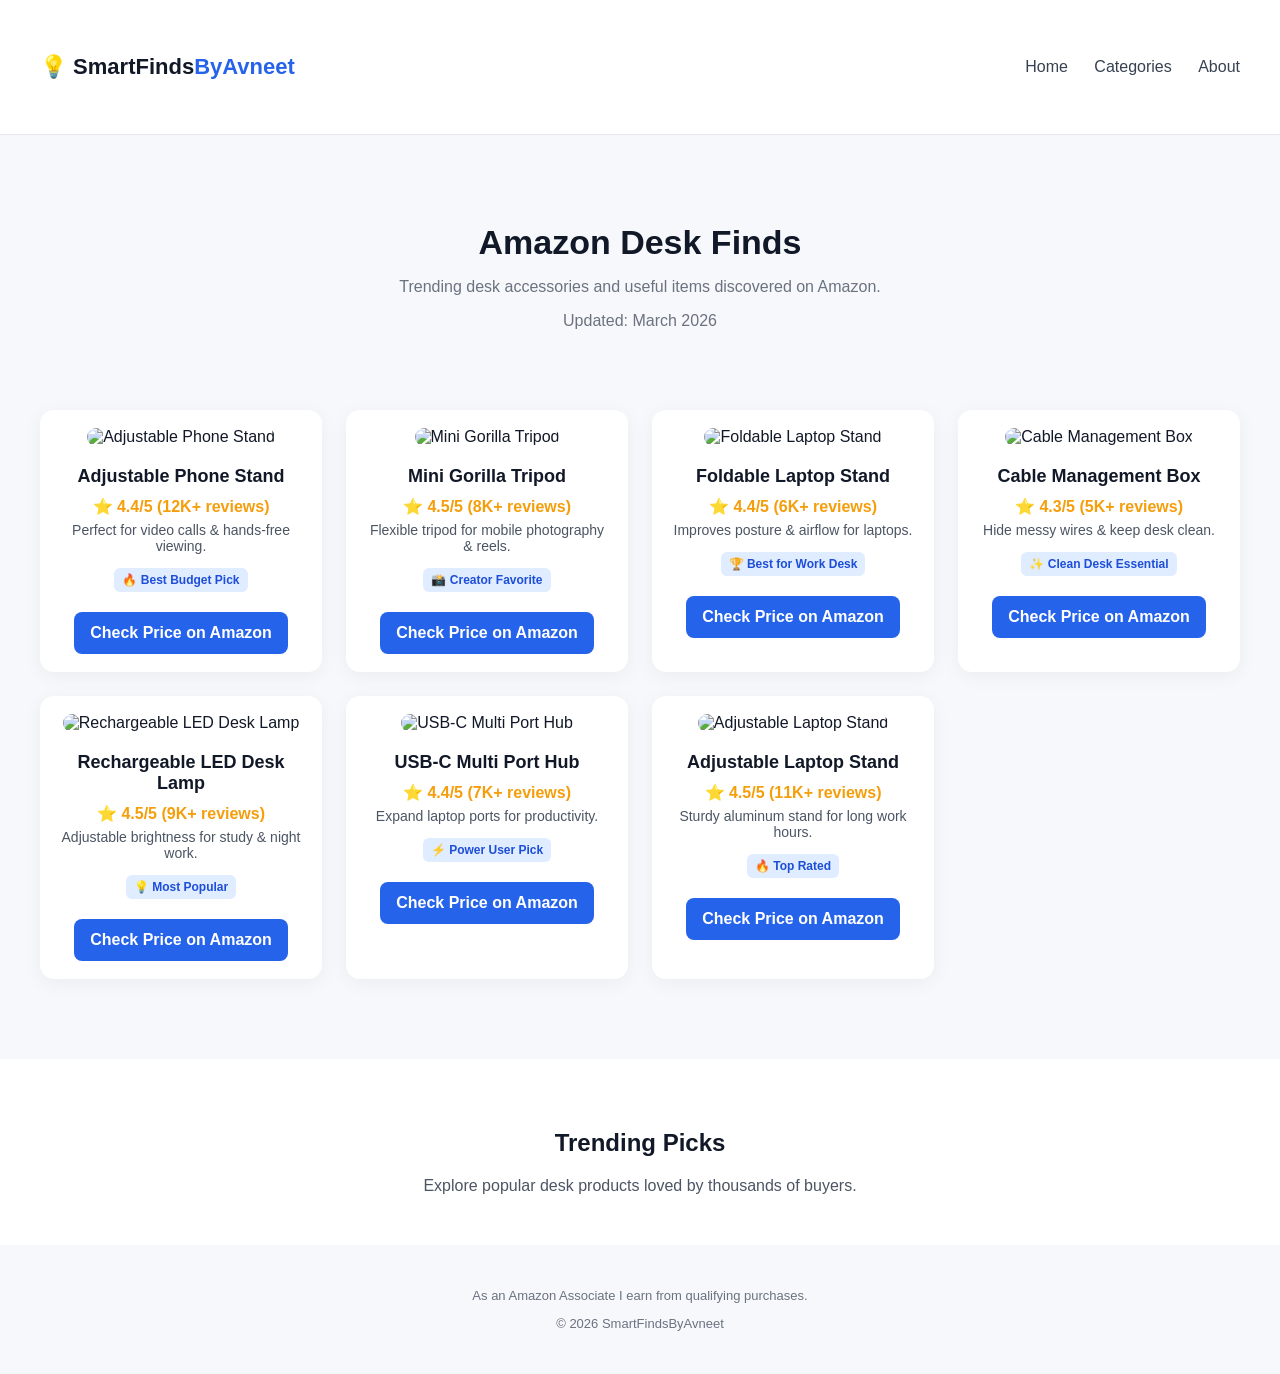
==== amazon-desk-finds.html @ 2439f847 "Add files via upload" ====
<!DOCTYPE html>
<html lang="en">
<head>
<meta charset="UTF-8">
<meta name="viewport" content="width=device-width, initial-scale=1.0">

<title>Amazon Desk Finds | SmartFindsByAvneet</title>

<link rel="stylesheet" href="style.css">
</head>

<body>

<header class="navbar">
  <div class="nav-container">
    <div class="logo">💡 SmartFinds<span>ByAvneet</span></div>
    <div class="menu-toggle" id="menu-toggle">☰</div>
    <nav id="nav-menu">
      <a href="index.html">Home</a>
      <a href="index.html#categories">Categories</a>
      <a href="index.html#about">About</a>
    </nav>
  </div>
</header>

<section class="hero">
  <h1>Amazon Desk Finds</h1>
  <p>Trending desk accessories and useful items discovered on Amazon.</p>
  <p class="updated">Updated: March 2026</p>
</section>

<section class="products" id="product-list"></section>

<section class="trust">
  <h2>Trending Picks</h2>
  <p>Explore popular desk products loved by thousands of buyers.</p>
</section>

<footer>
  <p>As an Amazon Associate I earn from qualifying purchases.</p>
  <p>© 2026 SmartFindsByAvneet</p>
</footer>

<script src="script.js"></script>
</body>
</html>
---- style.css ----
body{
font-family: 'Segoe UI', Arial, sans-serif;
background:#f6f8fb;
margin:0;
padding:0;
color:#111827;
text-align:center;
}

/* HEADER */

header{
background:#ffffff;
color:#111827;
padding:40px 20px;
border-bottom:1px solid #e5e7eb;
}

header h1{
margin-bottom:8px;
}

header p{
color:#6b7280;
}

/* PRODUCTS GRID */

.products{
display:grid;
grid-template-columns:repeat(auto-fit,minmax(240px,1fr));
gap:24px;
padding:40px;
max-width:1200px;
margin:auto;
}

/* CARD */

.card{
background:#ffffff;
padding:18px;
border-radius:14px;
box-shadow:0 4px 20px rgba(0,0,0,0.05);
transition:transform 0.2s, box-shadow 0.2s;
}

.card:hover{
transform:translateY(-6px);
box-shadow:0 8px 30px rgba(0,0,0,0.08);
}

.card img{
width:100%;
border-radius:10px;
margin-bottom:10px;
}

.card h3{
margin:10px 0;
font-size:18px;
}

/* BUTTON */

.buy-btn{
display:inline-block;
margin-top:12px;
background:#2563eb;
color:white;
padding:12px 16px;
border-radius:8px;
text-decoration:none;
font-weight:bold;
transition:background 0.2s;
}

.buy-btn:hover{
background:#1d4ed8;
}

/* TEXT ELEMENTS */

.rating{
color:#f59e0b;
font-weight:bold;
margin:6px 0;
}

.desc{
font-size:14px;
color:#4b5563;
margin:6px 0;
}

.badge{
background:#e0ecff;
color:#1d4ed8;
display:inline-block;
padding:5px 8px;
border-radius:6px;
font-size:12px;
margin:8px 0;
font-weight:bold;
}
/* BRAND HEADER */

.main-header{
background:#ffffff;
padding:16px 30px;
border-bottom:1px solid #e5e7eb;
text-align:left;
}

.logo{
font-size:22px;
font-weight:bold;
color:#2563eb;
}

/* HERO */

.hero{
padding:60px 20px 30px;
background:#f6f8fb;
}

.hero h1{
font-size:34px;
margin-bottom:10px;
}

.hero p{
color:#6b7280;
font-size:16px;
}

/* TOP PICK */

.top-pick{
max-width:900px;
margin:40px auto;
padding:0 20px;
text-align:left;
}

.top-pick h2{
margin-bottom:20px;
}

.top-card{
display:flex;
gap:20px;
background:#ffffff;
padding:20px;
border-radius:14px;
box-shadow:0 8px 30px rgba(0,0,0,0.06);
flex-wrap:wrap;
}

.top-card img{
width:100%;
max-width:280px;
height:auto;
border-radius:12px;
object-fit:contain;
}

.top-info{
flex:1;
}

.top-info h3{
margin-top:0;
}

/* TRUST SECTION */

.trust{
background:#ffffff;
padding:50px 20px;
margin-top:40px;
}

.trust p{
max-width:700px;
margin:auto;
color:#4b5563;
}

/* FOOTER */

footer{
text-align:center;
font-size:13px;
color:#6b7280;
padding:30px;
}

/* 🔷 NAVBAR */

.navbar{
background:#ffffff;
border-bottom:1px solid #e5e7eb;
position:sticky;
top:0;
z-index:1000;
}

.nav-container{
max-width:1200px;
margin:auto;
padding:14px 20px;
display:flex;
justify-content:space-between;
align-items:center;
}

/* LOGO */

.logo{
font-size:22px;
font-weight:bold;
color:#111827;
}

.logo span{
color:#2563eb;
}

/* NAV LINKS */

nav a{
margin-left:22px;
text-decoration:none;
color:#374151;
font-weight:500;
transition:color 0.2s;
}

nav a:hover{
color:#2563eb;
}

/* MENU TOGGLE BUTTON */

.menu-toggle{
display:none;
font-size:26px;
cursor:pointer;
}

/* MOBILE STYLES */

@media (max-width: 768px){

.menu-toggle{
display:block;
}

nav{
position:absolute;
top:60px;
right:0;
background:#ffffff;
width:100%;
display:none;
flex-direction:column;
border-top:1px solid #e5e7eb;
}

nav a{
margin:0;
padding:16px;
border-bottom:1px solid #f1f5f9;
display:block;
text-align:center;
}

nav.show{
display:flex;
}

}

/* POPULAR GUIDES */

.guides{
padding:60px 20px;
background:#ffffff;
}

.guide-grid{
display:grid;
grid-template-columns:repeat(auto-fit,minmax(220px,1fr));
gap:20px;
max-width:900px;
margin:auto;
}

.guide-card{
background:#f6f8fb;
padding:22px;
border-radius:14px;
text-decoration:none;
font-weight:bold;
color:#111827;
box-shadow:0 6px 25px rgba(0,0,0,0.05);
transition:transform 0.2s, box-shadow 0.2s;
}

.guide-card:hover{
transform:translateY(-5px);
box-shadow:0 10px 35px rgba(0,0,0,0.08);
color:#2563eb;
}

.updated{
color:#6b7280;
font-size:14px;
margin-bottom:10px;
}

/* ============================= */
/* 📂 CATEGORIES — PRO STYLE */
/* ============================= */

.categories{
padding:60px 20px;
background:#f6f8fb;
}

.categories h2{
margin-bottom:30px;
}

/* GRID */

.category-grid{
display:grid;
grid-template-columns:repeat(auto-fit,minmax(180px,1fr));
gap:20px;
max-width:900px;
margin:auto;
}

/* CARD */

.category-card{
background:#ffffff;
padding:18px 20px;
border-radius:14px;
text-decoration:none;
color:#111827;
font-weight:600;

display:flex;
align-items:center;
justify-content:center;
gap:10px;

box-shadow:0 6px 20px rgba(0,0,0,0.05);
border:1px solid #eef2f7;

transition:all 0.2s ease;
}

/* HOVER EFFECT */

.category-card:hover{
transform:translateY(-5px);
box-shadow:0 12px 35px rgba(0,0,0,0.08);
color:#2563eb;
}

/* ICON */

.category-card .icon{
font-size:20px;
}

/* MOBILE POLISH */

@media (max-width: 480px){

.category-card{
padding:16px;
font-size:15px;
}

}

/* ============================= */
/* 📱 MOBILE — PREMIUM CATEGORY UI */
/* ============================= */

@media (max-width: 768px){

/* Section spacing */

.categories{
padding:40px 16px;
}

/* Grid becomes 2 columns */

.category-grid{
grid-template-columns:repeat(2, 1fr);
gap:14px;
}

/* Card becomes larger tap target */

.category-card{
padding:18px 12px;
border-radius:16px;
font-size:15px;
font-weight:600;

flex-direction:column;
gap:6px;

box-shadow:0 8px 28px rgba(0,0,0,0.06);
}

/* Icon bigger for visual hierarchy */

.category-card .icon{
font-size:26px;
}

/* Remove hover jump on touch devices */

.category-card:hover{
transform:none;
}

}

/* Prevent accidental text selection while tapping */

.category-card{
-webkit-tap-highlight-color: transparent;
user-select:none;
}
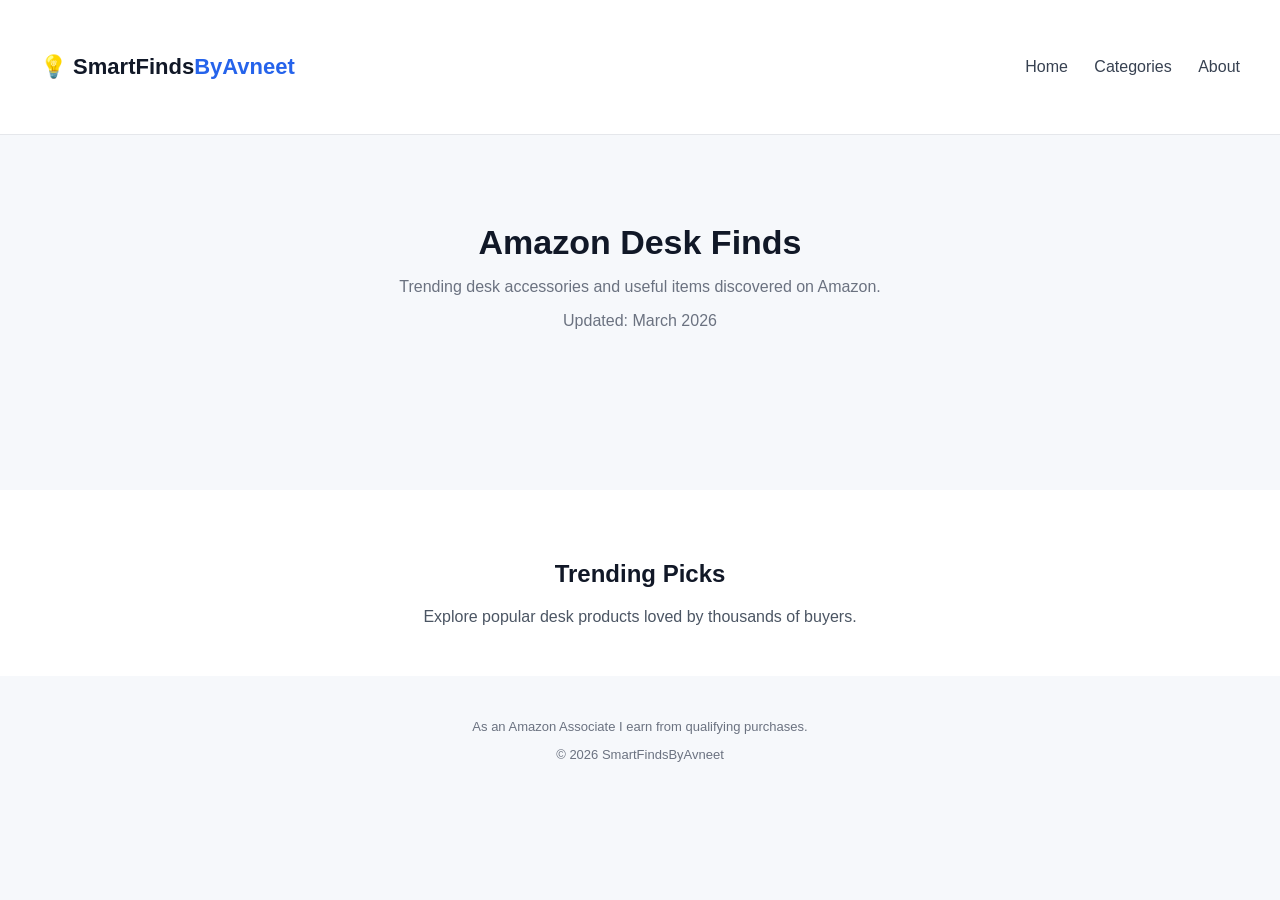
==== commit 31a9ddae: "Update amazon-desk-finds.html" ====
--- a/amazon-desk-finds.html
+++ b/amazon-desk-finds.html
@@ -41,6 +41,7 @@
   <p>© 2026 SmartFindsByAvneet</p>
 </footer>
 
-<script src="script.js"></script>
+<script src="main.js"></script>
+<script src="amazon-desk-products"></script>
 </body>
-</html>+</html>
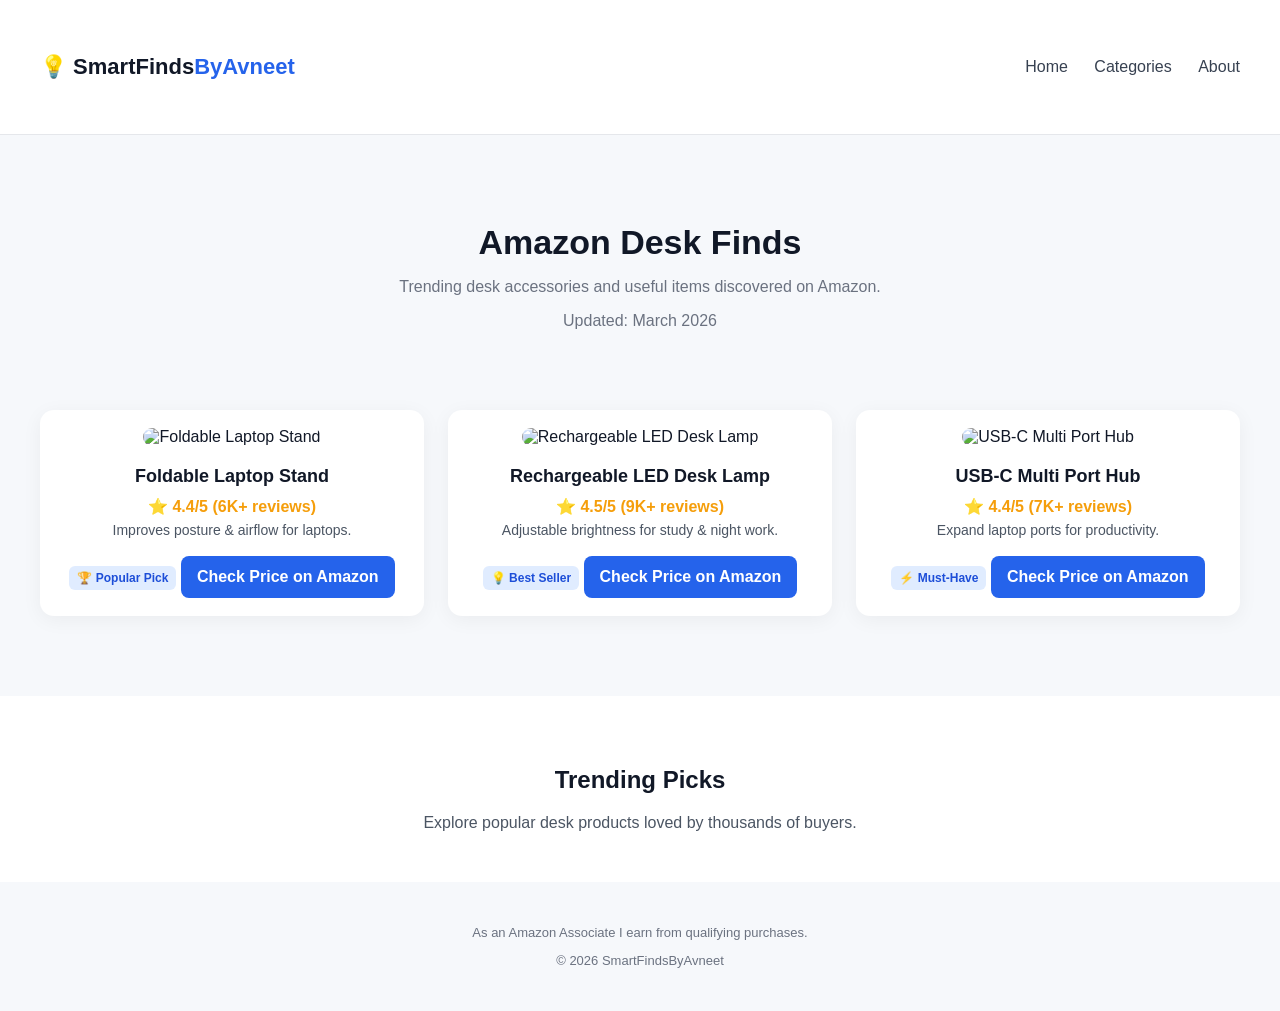
==== commit d42aadd8: "Update amazon-desk-finds.html" ====
--- a/amazon-desk-finds.html
+++ b/amazon-desk-finds.html
@@ -42,6 +42,6 @@
 </footer>
 
 <script src="main.js"></script>
-<script src="amazon-desk-products"></script>
+<script src="amazon-desk-products.js"></script>
 </body>
 </html>
--- a/style.css
+++ b/style.css
@@ -443,3 +443,164 @@
 -webkit-tap-highlight-color: transparent;
 user-select:none;
 }
+
+/* ===== CATEGORY IMAGE ===== */
+
+/* ===== PERFECT CATEGORY CARD LAYOUT ===== */
+
+.category-card{
+position:relative;
+display:block;
+border-radius:18px;
+overflow:hidden;
+text-decoration:none;
+color:white;
+box-shadow:0 12px 40px rgba(0,0,0,0.12);
+transition:transform 0.25s, box-shadow 0.25s;
+
+aspect-ratio: 1 / 1;   /* ⭐ KEY FIX */
+}
+
+/* IMAGE FILLS ENTIRE CARD */
+
+.category-card img{
+position:absolute;
+inset:0;
+width:100%;
+height:100%;
+object-fit:cover;
+}
+
+/* TEXT OVERLAY */
+
+.cat-info{
+position:absolute;
+bottom:0;
+left:0;
+right:0;
+padding:16px;
+
+background:linear-gradient(
+to top,
+rgba(0,0,0,0.75),
+rgba(0,0,0,0.0)
+);
+
+font-weight:bold;
+font-size:17px;
+display:flex;
+align-items:center;
+gap:8px;
+}
+
+/* ===== FEATURED DEALS ===== */
+
+.featured-deals{
+padding:60px 20px;
+background:#ffffff;
+}
+
+.deal-grid{
+display:grid;
+grid-template-columns:repeat(auto-fit,minmax(220px,1fr));
+gap:24px;
+max-width:1000px;
+margin:auto;
+}
+
+.deal-card{
+background:#f6f8fb;
+border-radius:16px;
+padding:18px;
+text-align:center;
+box-shadow:0 8px 28px rgba(0,0,0,0.06);
+transition:transform 0.2s;
+}
+
+.deal-card:hover{
+transform:translateY(-6px);
+}
+
+.deal-card img{
+width:100%;
+border-radius:12px;
+margin-bottom:10px;
+}
+
+.deal-card p{
+font-weight:600;
+margin:10px 0;
+}
+
+.deal-card a{
+text-decoration:none;
+color:#2563eb;
+font-weight:bold;
+}
+
+/* ===== TRENDING BANNER ===== */
+
+.trending-banner img{
+width:100%;
+height:auto;
+max-width:900px;   /* ⭐ Bigger on desktop */
+border-radius:16px;
+box-shadow:0 12px 40px rgba(0,0,0,0.12);
+display:block;
+margin:auto;
+}
+
+/* 📱 MOBILE — keep current perfect size */
+
+@media (max-width: 768px){
+
+.trending-banner img{
+max-width:100%;   /* full width on phone */
+}
+
+}
+
+.products-section{
+display:none;   /* hide long product grid */
+}
+
+.guides{
+display:none;   /* optional */
+}
+
+}
+
+.quick-picks{
+padding:40px 20px;
+background:#ffffff;
+text-align:center;
+}
+
+.quick-grid{
+display:grid;
+grid-template-columns:repeat(auto-fit,minmax(220px,1fr));
+gap:16px;
+max-width:900px;
+margin:auto;
+}
+
+.quick-card{
+background:#2563eb;
+color:white;
+padding:18px;
+border-radius:14px;
+text-decoration:none;
+font-weight:bold;
+transition:transform 0.2s;
+}
+
+.quick-card:hover{
+transform:translateY(-4px);
+}
+@media (max-width: 768px){
+
+.products-section{
+display:none;   /* hide long grid on phone */
+}
+
+}
